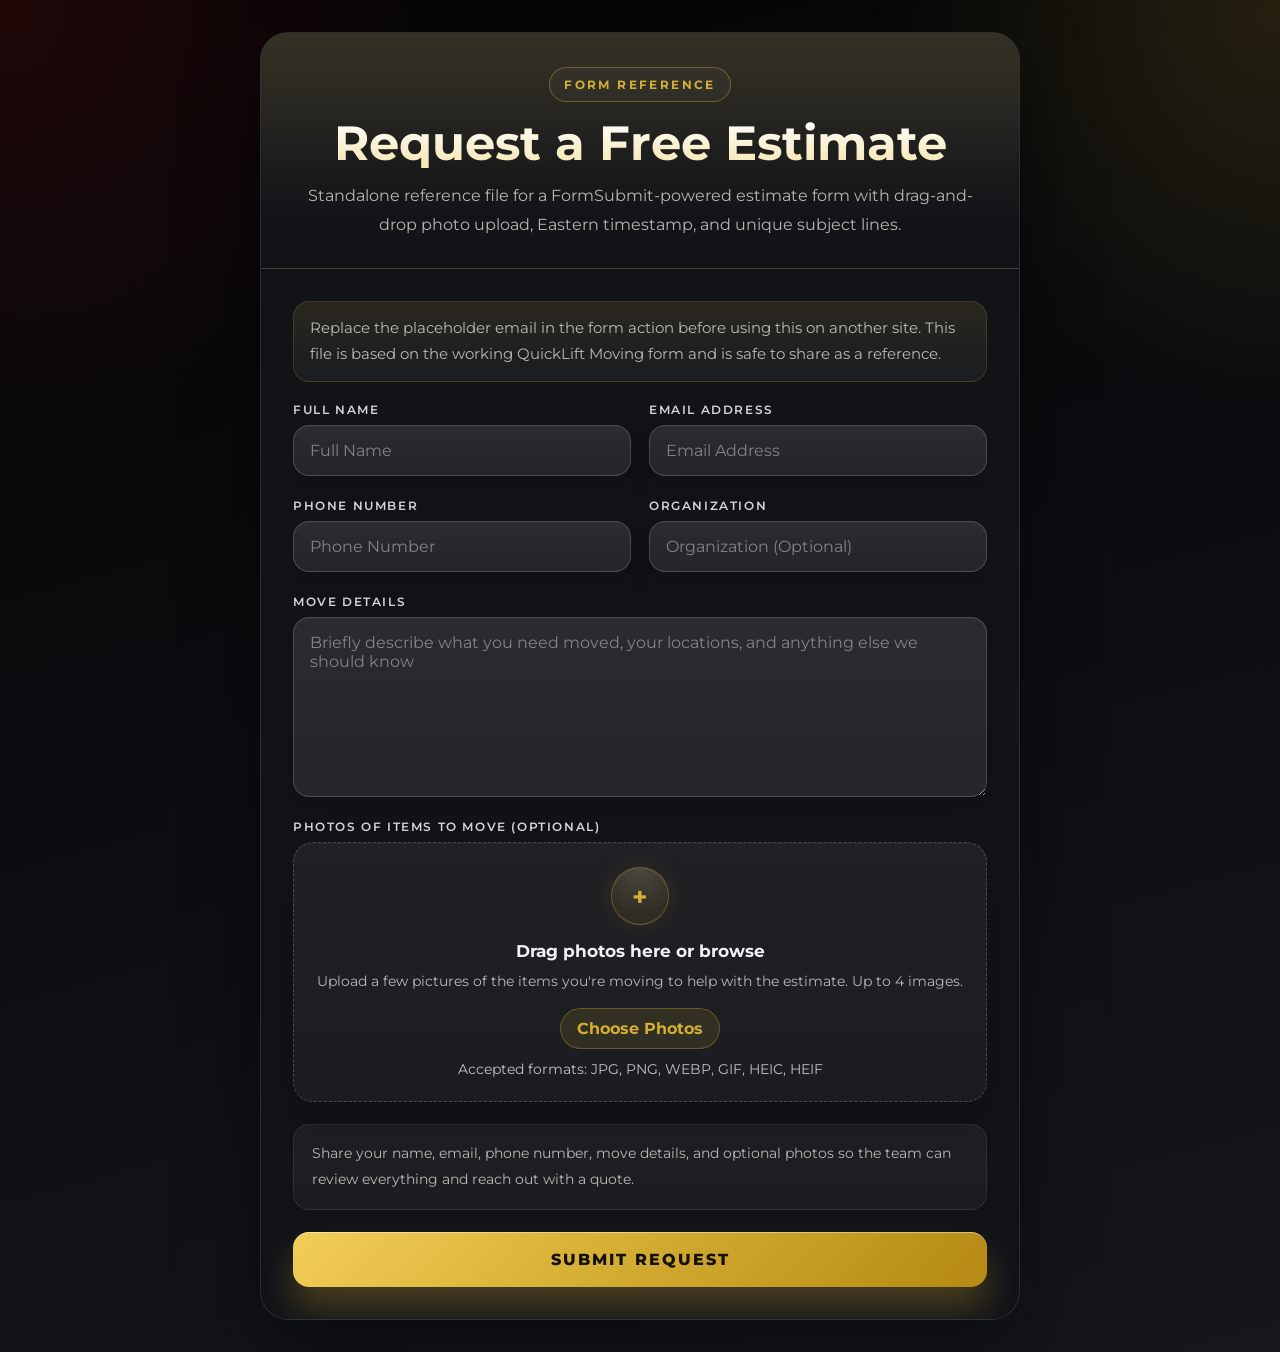
==== formsubmit-reference.html @ d369ef50 "Add files via upload" ====
<!DOCTYPE html>
<html lang="en">
<head>
<meta charset="UTF-8">
<meta name="viewport" content="width=device-width, initial-scale=1.0">
<title>QuickLift Moving Form Reference</title>
<link rel="preconnect" href="https://fonts.googleapis.com">
<link rel="preconnect" href="https://fonts.gstatic.com" crossorigin>
<link href="https://fonts.googleapis.com/css2?family=Montserrat:wght@400;500;700;800&display=swap" rel="stylesheet">
<style>
  :root {
    --bg: #0b0c0f;
    --panel: rgba(18, 20, 24, 0.96);
    --panel-soft: rgba(255, 255, 255, 0.03);
    --text: #f7f4ee;
    --muted: rgba(247, 244, 238, 0.72);
    --accent: #d5ae34;
    --border: rgba(255, 255, 255, 0.1);
    --field: rgba(255, 255, 255, 0.05);
  }

  * {
    box-sizing: border-box;
    margin: 0;
    padding: 0;
  }

  body {
    min-height: 100vh;
    padding: 32px 18px;
    font-family: "Montserrat", sans-serif;
    color: var(--text);
    background:
      radial-gradient(circle at top left, rgba(239, 28, 37, 0.12), transparent 24%),
      radial-gradient(circle at top right, rgba(213, 174, 52, 0.14), transparent 22%),
      linear-gradient(165deg, #040404 0%, #0c0d10 48%, #15171c 100%);
  }

  .reference-shell {
    width: min(100%, 760px);
    margin: 0 auto;
    border: 1px solid var(--border);
    border-radius: 28px;
    overflow: hidden;
    background:
      linear-gradient(180deg, rgba(255, 255, 255, 0.035), transparent 12%),
      var(--panel);
    box-shadow: 0 34px 80px rgba(0, 0, 0, 0.42);
  }

  .reference-head {
    padding: 34px 32px 28px;
    border-bottom: 1px solid var(--border);
    background:
      linear-gradient(180deg, rgba(213, 174, 52, 0.12), rgba(213, 174, 52, 0) 78%),
      linear-gradient(180deg, rgba(255, 255, 255, 0.025), rgba(255, 255, 255, 0));
    text-align: center;
  }

  .eyebrow {
    display: inline-block;
    margin-bottom: 16px;
    padding: 9px 14px;
    border-radius: 999px;
    border: 1px solid rgba(213, 174, 52, 0.38);
    background: rgba(255, 255, 255, 0.03);
    color: var(--accent);
    font-size: 12px;
    font-weight: 700;
    letter-spacing: 2.4px;
    text-transform: uppercase;
  }

  h1 {
    margin-bottom: 14px;
    font-size: clamp(2rem, 5vw, 3rem);
    line-height: 1.05;
    background: linear-gradient(180deg, #ffffff 0%, #f6e6af 100%);
    -webkit-background-clip: text;
    background-clip: text;
    color: transparent;
  }

  .reference-head p {
    color: var(--muted);
    line-height: 1.8;
  }

  .reference-body {
    padding: 32px;
  }

  .reference-note {
    margin-bottom: 20px;
    padding: 14px 16px;
    border-radius: 16px;
    border: 1px solid rgba(213, 174, 52, 0.18);
    background:
      linear-gradient(180deg, rgba(213, 174, 52, 0.1), rgba(255, 255, 255, 0.02)),
      rgba(255, 255, 255, 0.02);
    color: var(--muted);
    font-size: 0.92rem;
    line-height: 1.75;
  }

  .consult-form {
    display: grid;
    grid-template-columns: repeat(2, minmax(0, 1fr));
    gap: 22px 18px;
  }

  .field {
    display: grid;
    gap: 8px;
  }

  .field-half {
    grid-column: span 1;
  }

  .field-full {
    grid-column: 1 / -1;
  }

  label {
    font-size: 0.78rem;
    font-weight: 600;
    color: rgba(255, 255, 255, 0.82);
    letter-spacing: 1.6px;
    text-transform: uppercase;
  }

  input,
  textarea {
    width: 100%;
    padding: 15px 16px;
    border-radius: 16px;
    border: 1px solid rgba(255, 255, 255, 0.16);
    background:
      linear-gradient(180deg, rgba(255, 255, 255, 0.06), rgba(255, 255, 255, 0.03)),
      var(--field);
    box-shadow:
      inset 0 1px 0 rgba(255, 255, 255, 0.035),
      0 14px 24px rgba(0, 0, 0, 0.12);
    color: var(--text);
    font: inherit;
    transition: border-color 0.2s ease, box-shadow 0.2s ease, background 0.2s ease;
  }

  input::placeholder,
  textarea::placeholder {
    color: rgba(255, 255, 255, 0.42);
  }

  input:focus,
  textarea:focus {
    outline: none;
    border-color: rgba(201, 162, 39, 0.8);
    box-shadow:
      0 0 0 3px rgba(201, 162, 39, 0.16),
      0 16px 28px rgba(0, 0, 0, 0.18);
    background:
      linear-gradient(180deg, rgba(255, 255, 255, 0.09), rgba(255, 255, 255, 0.04)),
      rgba(255, 255, 255, 0.07);
  }

  textarea {
    min-height: 180px;
    resize: vertical;
  }

  .upload-zone {
    position: relative;
    padding: 24px 22px;
    border: 1.5px dashed rgba(255, 255, 255, 0.18);
    border-radius: 20px;
    background:
      linear-gradient(180deg, rgba(255, 255, 255, 0.04), rgba(255, 255, 255, 0.016)),
      rgba(255, 255, 255, 0.025);
    box-shadow:
      inset 0 1px 0 rgba(255, 255, 255, 0.04),
      0 24px 34px rgba(0, 0, 0, 0.16);
    text-align: center;
    transition: border-color 0.2s ease, background 0.2s ease, transform 0.2s ease, box-shadow 0.2s ease;
    cursor: pointer;
  }

  .upload-zone:hover,
  .upload-zone.is-dragover {
    border-color: rgba(201, 162, 39, 0.72);
    background:
      linear-gradient(180deg, rgba(213, 174, 52, 0.1), rgba(255, 255, 255, 0.03)),
      rgba(255, 255, 255, 0.03);
    box-shadow:
      0 0 0 3px rgba(213, 174, 52, 0.12),
      0 20px 36px rgba(0, 0, 0, 0.2);
    transform: translateY(-2px);
  }

  .upload-icon {
    display: inline-grid;
    place-items: center;
    width: 58px;
    height: 58px;
    margin: 0 auto 16px;
    border-radius: 999px;
    border: 1px solid rgba(213, 174, 52, 0.34);
    background:
      radial-gradient(circle at top, rgba(255, 255, 255, 0.12), transparent 70%),
      rgba(213, 174, 52, 0.1);
    box-shadow: 0 0 26px rgba(213, 174, 52, 0.12);
    color: var(--accent);
    font-size: 1.6rem;
    font-weight: 700;
    line-height: 1;
  }

  .upload-title {
    font-size: 1.04rem;
    font-weight: 700;
    color: rgba(255, 255, 255, 0.94);
  }

  .upload-copy {
    margin-top: 8px;
    color: var(--muted);
    line-height: 1.7;
    font-size: 0.9rem;
  }

  .upload-link {
    display: inline-flex;
    align-items: center;
    justify-content: center;
    margin-top: 14px;
    padding: 10px 16px;
    border-radius: 999px;
    border: 1px solid rgba(201, 162, 39, 0.36);
    background: rgba(213, 174, 52, 0.12);
    color: var(--accent);
    font: inherit;
    font-weight: 700;
    cursor: pointer;
  }

  .file-input {
    position: absolute;
    opacity: 0;
    pointer-events: none;
    width: 1px;
    height: 1px;
  }

  .upload-status {
    margin-top: 12px;
    color: rgba(255, 255, 255, 0.72);
    font-size: 0.86rem;
  }

  .upload-list {
    display: grid;
    gap: 8px;
    margin-top: 14px;
  }

  .upload-list:empty {
    display: none;
  }

  .upload-item {
    padding: 10px 12px;
    border-radius: 12px;
    border: 1px solid rgba(255, 255, 255, 0.08);
    background:
      linear-gradient(180deg, rgba(255, 255, 255, 0.04), rgba(255, 255, 255, 0.025)),
      rgba(255, 255, 255, 0.03);
    color: rgba(255, 255, 255, 0.82);
    font-size: 0.88rem;
    text-align: left;
    word-break: break-word;
  }

  .form-note {
    grid-column: 1 / -1;
    padding: 16px 18px;
    border-radius: 16px;
    border: 1px solid rgba(255, 255, 255, 0.08);
    background:
      linear-gradient(180deg, rgba(255, 255, 255, 0.04), rgba(255, 255, 255, 0.018)),
      rgba(255, 255, 255, 0.02);
    color: var(--muted);
    font-size: 0.9rem;
    line-height: 1.8;
  }

  .submit-button {
    grid-column: 1 / -1;
    border: none;
    border-radius: 16px;
    padding: 18px 18px;
    background: linear-gradient(135deg, #f3ce57 0%, #d5ae34 45%, #b58913 100%);
    color: #15110a;
    font: inherit;
    font-weight: 800;
    letter-spacing: 2px;
    text-transform: uppercase;
    cursor: pointer;
    box-shadow:
      0 22px 34px rgba(213, 174, 52, 0.28),
      inset 0 1px 0 rgba(255, 255, 255, 0.42);
  }

  @media (max-width: 720px) {
    .consult-form {
      grid-template-columns: 1fr;
    }

    .field-half,
    .field-full,
    .form-note,
    .submit-button {
      grid-column: auto;
    }

    .reference-head,
    .reference-body {
      padding-left: 20px;
      padding-right: 20px;
    }
  }
</style>
</head>
<body>
  <main class="reference-shell">
    <section class="reference-head">
      <span class="eyebrow">Form Reference</span>
      <h1>Request a Free Estimate</h1>
      <p>Standalone reference file for a FormSubmit-powered estimate form with drag-and-drop photo upload, Eastern timestamp, and unique subject lines.</p>
    </section>

    <section class="reference-body">
      <p class="reference-note">Replace the placeholder email in the form action before using this on another site. This file is based on the working QuickLift Moving form and is safe to share as a reference.</p>

      <form class="consult-form" action="https://formsubmit.co/YOUR_EMAIL@example.com" method="POST" enctype="multipart/form-data">
        <input type="hidden" name="_subject" id="submission-subject" value="New Free Estimate Request">
        <input type="hidden" name="_template" value="table">
        <input type="hidden" name="submitted_at_eastern" id="submitted-at-eastern">

        <div class="field field-half">
          <label for="name">Full Name</label>
          <input id="name" type="text" name="name" placeholder="Full Name" required>
        </div>

        <div class="field field-half">
          <label for="email">Email Address</label>
          <input id="email" type="email" name="email" placeholder="Email Address" required>
        </div>

        <div class="field field-half">
          <label for="phone">Phone Number</label>
          <input id="phone" type="tel" name="phone" placeholder="Phone Number" autocomplete="tel" inputmode="tel" required>
        </div>

        <div class="field field-half">
          <label for="organization">Organization</label>
          <input id="organization" type="text" name="organization" placeholder="Organization (Optional)">
        </div>

        <div class="field field-full">
          <label for="message">Move Details</label>
          <textarea id="message" name="message" placeholder="Briefly describe what you need moved, your locations, and anything else we should know" required></textarea>
        </div>

        <div class="field field-full">
          <label for="photos">Photos of Items to Move (Optional)</label>
          <div class="upload-zone" id="photo-upload" tabindex="0" role="button" aria-describedby="upload-status">
            <input class="file-input" id="photos" type="file" name="attachment" accept="image/jpeg,image/png,image/webp,image/gif,image/heic,image/heif" multiple>
            <div class="upload-icon">+</div>
            <div class="upload-title">Drag photos here or browse</div>
            <p class="upload-copy">Upload a few pictures of the items you're moving to help with the estimate. Up to 4 images.</p>
            <button class="upload-link" id="browse-photos" type="button">Choose Photos</button>
            <p class="upload-status" id="upload-status">Accepted formats: JPG, PNG, WEBP, GIF, HEIC, HEIF</p>
            <div class="upload-list" id="upload-list"></div>
          </div>
        </div>

        <p class="form-note">Share your name, email, phone number, move details, and optional photos so the team can review everything and reach out with a quote.</p>

        <button class="submit-button" type="submit">Submit Request</button>
      </form>
    </section>
  </main>

  <script>
    const nameInput = document.getElementById("name");
    const submissionSubject = document.getElementById("submission-subject");
    const submittedAtEastern = document.getElementById("submitted-at-eastern");
    const photoInput = document.getElementById("photos");
    const photoUpload = document.getElementById("photo-upload");
    const photoBrowseButton = document.getElementById("browse-photos");
    const uploadList = document.getElementById("upload-list");
    const uploadStatus = document.getElementById("upload-status");

    if (submittedAtEastern || submissionSubject) {
      const easternTimeFormatter = new Intl.DateTimeFormat("en-US", {
        timeZone: "America/New_York",
        year: "numeric",
        month: "long",
        day: "numeric",
        hour: "numeric",
        minute: "2-digit",
        second: "2-digit",
        hour12: true,
        timeZoneName: "short"
      });

      const easternSubjectFormatter = new Intl.DateTimeFormat("en-US", {
        timeZone: "America/New_York",
        year: "numeric",
        month: "short",
        day: "numeric",
        hour: "numeric",
        minute: "2-digit",
        second: "2-digit",
        hour12: true,
        timeZoneName: "short"
      });

      const updateSubmissionMetadata = () => {
        const now = new Date();
        const formattedEasternTime = easternTimeFormatter.format(now);
        const formattedSubjectTime = easternSubjectFormatter.format(now);
        const submitterName = nameInput && nameInput.value.trim() !== "" ? nameInput.value.trim() : "Website Lead";

        if (submittedAtEastern) {
          submittedAtEastern.value = formattedEasternTime;
        }

        if (submissionSubject) {
          submissionSubject.value = "Estimate Request - " + submitterName + " - " + formattedSubjectTime;
        }
      };

      updateSubmissionMetadata();

      if (nameInput) {
        nameInput.addEventListener("input", updateSubmissionMetadata);
      }

      if (submittedAtEastern && submittedAtEastern.form) {
        submittedAtEastern.form.addEventListener("submit", updateSubmissionMetadata);
      }
    }

    if (photoInput && photoUpload && uploadList && uploadStatus) {
      const updatePhotoList = () => {
        uploadList.innerHTML = "";

        if (!photoInput.files || photoInput.files.length === 0) {
          uploadStatus.textContent = "Accepted formats: JPG, PNG, WEBP, GIF, HEIC, HEIF";
          return;
        }

        const label = photoInput.files.length === 1 ? "photo selected" : "photos selected";
        uploadStatus.textContent = photoInput.files.length + " " + label;

        Array.from(photoInput.files).forEach((file) => {
          const item = document.createElement("div");
          item.className = "upload-item";
          item.textContent = file.name;
          uploadList.appendChild(item);
        });
      };

      const openFilePicker = () => {
        photoInput.click();
      };

      photoBrowseButton.addEventListener("click", (event) => {
        event.preventDefault();
        openFilePicker();
      });

      photoUpload.addEventListener("click", (event) => {
        if (event.target === photoBrowseButton) {
          return;
        }

        openFilePicker();
      });

      photoUpload.addEventListener("keydown", (event) => {
        if (event.key === "Enter" || event.key === " ") {
          event.preventDefault();
          openFilePicker();
        }
      });

      photoInput.addEventListener("change", updatePhotoList);

      ["dragenter", "dragover"].forEach((eventName) => {
        photoUpload.addEventListener(eventName, (event) => {
          event.preventDefault();
          photoUpload.classList.add("is-dragover");
        });
      });

      ["dragleave", "dragend", "drop"].forEach((eventName) => {
        photoUpload.addEventListener(eventName, (event) => {
          event.preventDefault();
          photoUpload.classList.remove("is-dragover");
        });
      });

      photoUpload.addEventListener("drop", (event) => {
        if (!event.dataTransfer || !event.dataTransfer.files) {
          return;
        }

        photoInput.files = event.dataTransfer.files;
        updatePhotoList();
      });
    }
  </script>
</body>
</html>
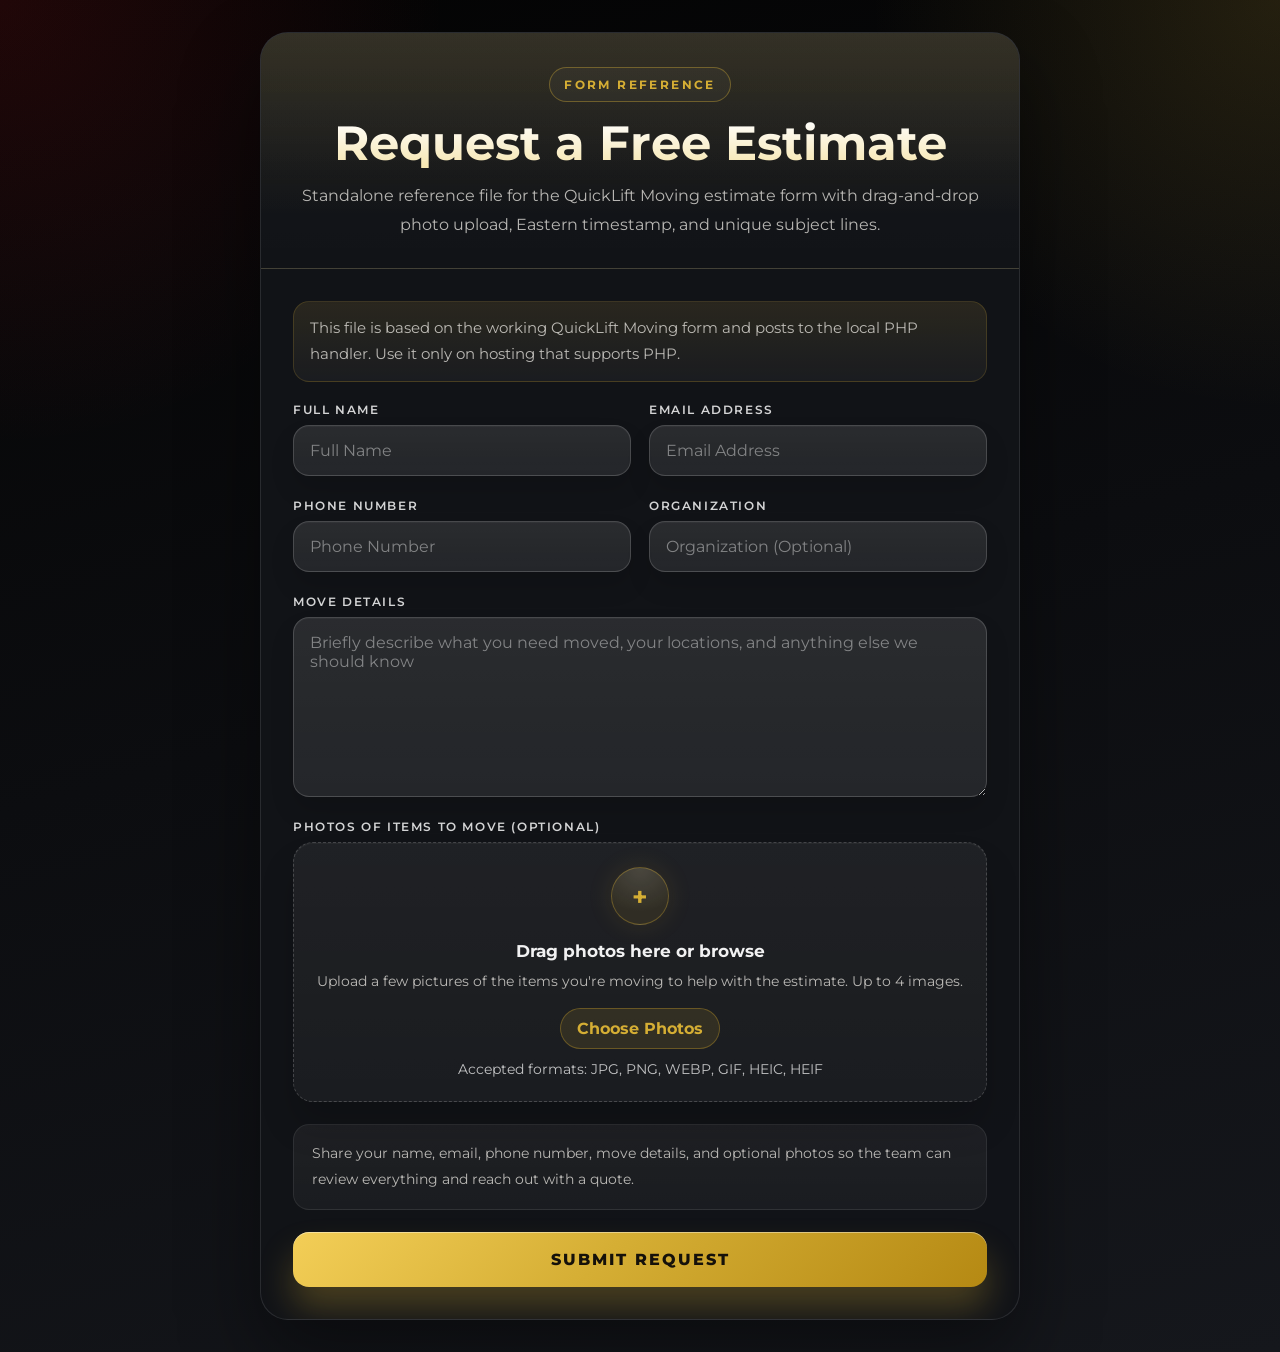
==== commit 82053f0c: "Add files via upload" ====
--- a/formsubmit-reference.html
+++ b/formsubmit-reference.html
@@ -335,13 +335,13 @@
     <section class="reference-head">
       <span class="eyebrow">Form Reference</span>
       <h1>Request a Free Estimate</h1>
-      <p>Standalone reference file for a FormSubmit-powered estimate form with drag-and-drop photo upload, Eastern timestamp, and unique subject lines.</p>
+      <p>Standalone reference file for the QuickLift Moving estimate form with drag-and-drop photo upload, Eastern timestamp, and unique subject lines.</p>
     </section>
 
     <section class="reference-body">
-      <p class="reference-note">Replace the placeholder email in the form action before using this on another site. This file is based on the working QuickLift Moving form and is safe to share as a reference.</p>
-
-      <form class="consult-form" action="https://formsubmit.co/YOUR_EMAIL@example.com" method="POST" enctype="multipart/form-data">
+      <p class="reference-note">This file is based on the working QuickLift Moving form and posts to the local PHP handler. Use it only on hosting that supports PHP.</p>
+
+      <form class="consult-form" action="mailto:quickliftmovers917@gmail.com" method="post" enctype="text/plain">
         <input type="hidden" name="_subject" id="submission-subject" value="New Free Estimate Request">
         <input type="hidden" name="_template" value="table">
         <input type="hidden" name="submitted_at_eastern" id="submitted-at-eastern">
@@ -374,7 +374,7 @@
         <div class="field field-full">
           <label for="photos">Photos of Items to Move (Optional)</label>
           <div class="upload-zone" id="photo-upload" tabindex="0" role="button" aria-describedby="upload-status">
-            <input class="file-input" id="photos" type="file" name="attachment" accept="image/jpeg,image/png,image/webp,image/gif,image/heic,image/heif" multiple>
+            <input class="file-input" id="photos" type="file" name="photos[]" accept="image/jpeg,image/png,image/webp,image/gif,image/heic,image/heif" multiple>
             <div class="upload-icon">+</div>
             <div class="upload-title">Drag photos here or browse</div>
             <p class="upload-copy">Upload a few pictures of the items you're moving to help with the estimate. Up to 4 images.</p>
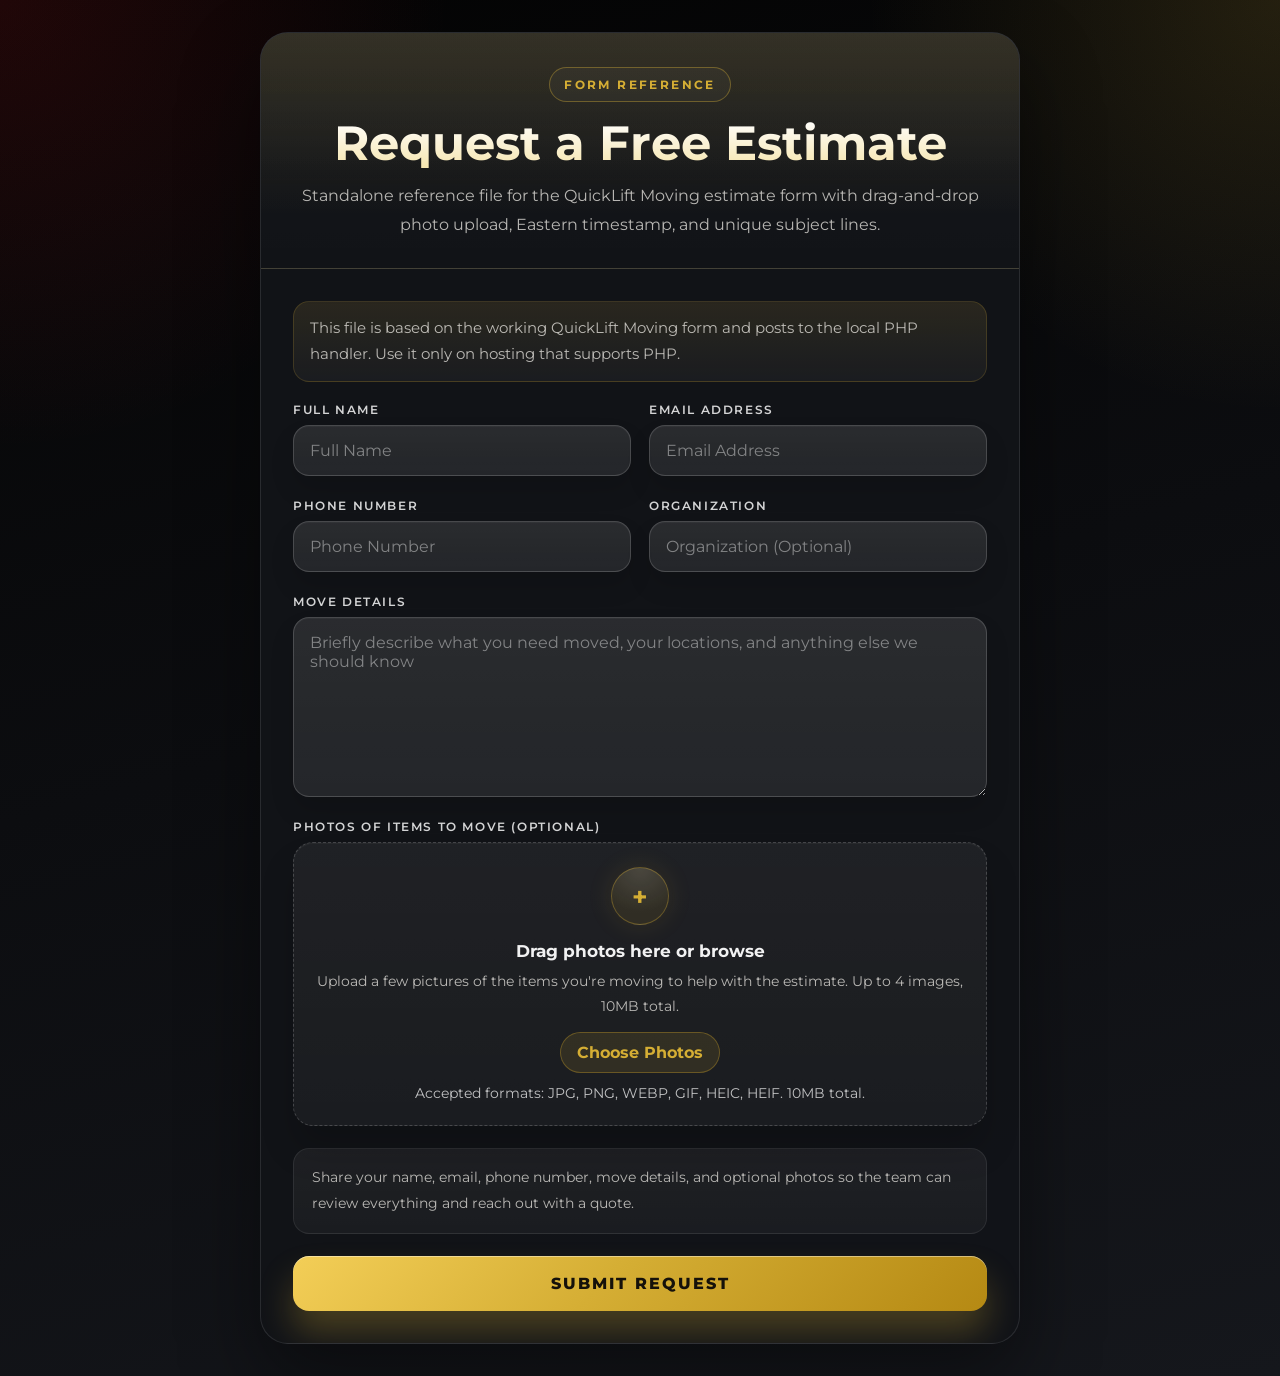
==== commit aae3bef3: "Add files via upload" ====
--- a/formsubmit-reference.html
+++ b/formsubmit-reference.html
@@ -341,10 +341,13 @@
     <section class="reference-body">
       <p class="reference-note">This file is based on the working QuickLift Moving form and posts to the local PHP handler. Use it only on hosting that supports PHP.</p>
 
-      <form class="consult-form" action="mailto:quickliftmovers917@gmail.com" method="post" enctype="text/plain">
+      <form class="consult-form" action="https://formsubmit.co/quickliftmovers917@gmail.com" method="POST" enctype="multipart/form-data">
         <input type="hidden" name="_subject" id="submission-subject" value="New Free Estimate Request">
+        <input type="hidden" name="_next" value="https://quickliftmoving.us/?submitted=true#estimate">
         <input type="hidden" name="_template" value="table">
         <input type="hidden" name="submitted_at_eastern" id="submitted-at-eastern">
+        <input type="hidden" name="photos_selected" id="photos-selected" value="None">
+        <input type="text" name="_honey" tabindex="-1" autocomplete="off" style="display: none;">
 
         <div class="field field-half">
           <label for="name">Full Name</label>
@@ -374,12 +377,12 @@
         <div class="field field-full">
           <label for="photos">Photos of Items to Move (Optional)</label>
           <div class="upload-zone" id="photo-upload" tabindex="0" role="button" aria-describedby="upload-status">
-            <input class="file-input" id="photos" type="file" name="photos[]" accept="image/jpeg,image/png,image/webp,image/gif,image/heic,image/heif" multiple>
+            <input class="file-input" id="photos" type="file" name="attachment" accept="image/jpeg,image/png,image/webp,image/gif,image/heic,image/heif" multiple>
             <div class="upload-icon">+</div>
             <div class="upload-title">Drag photos here or browse</div>
-            <p class="upload-copy">Upload a few pictures of the items you're moving to help with the estimate. Up to 4 images.</p>
+            <p class="upload-copy">Upload a few pictures of the items you're moving to help with the estimate. Up to 4 images, 10MB total.</p>
             <button class="upload-link" id="browse-photos" type="button">Choose Photos</button>
-            <p class="upload-status" id="upload-status">Accepted formats: JPG, PNG, WEBP, GIF, HEIC, HEIF</p>
+            <p class="upload-status" id="upload-status">Accepted formats: JPG, PNG, WEBP, GIF, HEIC, HEIF. 10MB total.</p>
             <div class="upload-list" id="upload-list"></div>
           </div>
         </div>
@@ -395,6 +398,7 @@
     const nameInput = document.getElementById("name");
     const submissionSubject = document.getElementById("submission-subject");
     const submittedAtEastern = document.getElementById("submitted-at-eastern");
+    const photosSelected = document.getElementById("photos-selected");
     const photoInput = document.getElementById("photos");
     const photoUpload = document.getElementById("photo-upload");
     const photoBrowseButton = document.getElementById("browse-photos");
@@ -431,6 +435,9 @@
         const formattedEasternTime = easternTimeFormatter.format(now);
         const formattedSubjectTime = easternSubjectFormatter.format(now);
         const submitterName = nameInput && nameInput.value.trim() !== "" ? nameInput.value.trim() : "Website Lead";
+        const selectedPhotos = photoInput && photoInput.files.length > 0
+          ? Array.from(photoInput.files).map((file) => file.name).join(", ")
+          : "None";
 
         if (submittedAtEastern) {
           submittedAtEastern.value = formattedEasternTime;
@@ -438,6 +445,10 @@
 
         if (submissionSubject) {
           submissionSubject.value = "Estimate Request - " + submitterName + " - " + formattedSubjectTime;
+        }
+
+        if (photosSelected) {
+          photosSelected.value = selectedPhotos;
         }
       };
 
@@ -457,7 +468,7 @@
         uploadList.innerHTML = "";
 
         if (!photoInput.files || photoInput.files.length === 0) {
-          uploadStatus.textContent = "Accepted formats: JPG, PNG, WEBP, GIF, HEIC, HEIF";
+          uploadStatus.textContent = "Accepted formats: JPG, PNG, WEBP, GIF, HEIC, HEIF. 10MB total.";
           return;
         }
 
@@ -476,6 +487,26 @@
         photoInput.click();
       };
 
+      const validatePhotoFiles = () => {
+        if (!photoInput.files || photoInput.files.length === 0) {
+          return true;
+        }
+
+        if (photoInput.files.length > 4) {
+          alert("Please upload no more than 4 photos.");
+          return false;
+        }
+
+        const totalSize = Array.from(photoInput.files).reduce((sum, file) => sum + file.size, 0);
+
+        if (totalSize > 10 * 1024 * 1024) {
+          alert("Please keep uploaded photos under 10MB total.");
+          return false;
+        }
+
+        return true;
+      };
+
       photoBrowseButton.addEventListener("click", (event) => {
         event.preventDefault();
         openFilePicker();
@@ -497,6 +528,14 @@
       });
 
       photoInput.addEventListener("change", updatePhotoList);
+
+      if (photoInput.form) {
+        photoInput.form.addEventListener("submit", (event) => {
+          if (!validatePhotoFiles()) {
+            event.preventDefault();
+          }
+        });
+      }
 
       ["dragenter", "dragover"].forEach((eventName) => {
         photoUpload.addEventListener(eventName, (event) => {
